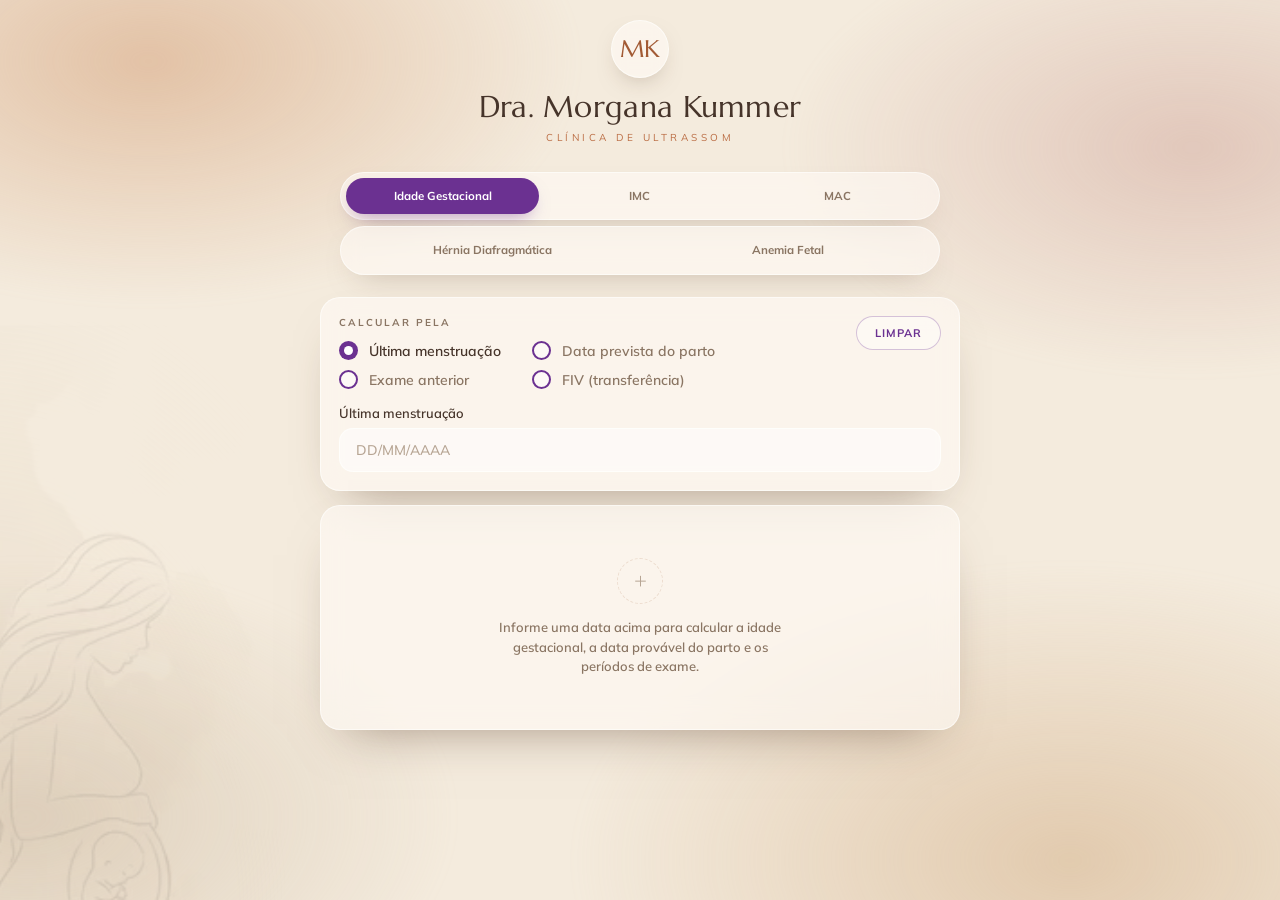
==== index.html @ 44528acb "Ajusta a aba de anemia ao protocolo da clinica Decisoes da Dra. Morgana sobre os tres pontos da aba " ====
<!DOCTYPE html>
<html lang="pt-BR">
<head>
<meta charset="UTF-8">
<meta name="viewport" content="width=device-width,initial-scale=1,maximum-scale=1,user-scalable=no">
<meta name="apple-mobile-web-app-capable" content="yes">
<meta name="apple-mobile-web-app-title" content="Calc Clínica">
<meta name="apple-mobile-web-app-status-bar-style" content="default">
<meta name="theme-color" content="#D4AF53">
<link rel="apple-touch-icon" href="[data-uri]">
<title>Calc Clínica — Dra. Morgana Kummer</title>
<link href="https://fonts.googleapis.com/css2?family=Marcellus&family=Mulish:wght@400;500;600;700;800&display=swap" rel="stylesheet">
<style>
*{box-sizing:border-box;margin:0;padding:0}
:root{
  --text:#46342a;--text2:#8a7563;--text3:#b7a594;
  --clay:#bb6e45;--clay2:#a25a34;
  --grad:linear-gradient(135deg,#cd8a5d,#b06038);
  --purple:#6B3191;--purple1:#6B3191;--purplet:rgba(107,49,145,.14);
  --glass:rgba(255,251,245,0.62);--glassb:rgba(255,255,255,0.55);
  --line:rgba(162,90,52,0.16);
  --serif:'Marcellus',Georgia,serif;--sans:'Mulish',-apple-system,sans-serif;
}
html,body{height:100%}
body{font-family:var(--sans);color:var(--text);padding:20px 14px 60px;position:relative;
  overflow-x:hidden;max-width:100vw;background:#f4ebdd;min-height:100vh}
.wash{position:fixed;inset:0;z-index:0;pointer-events:none;overflow:hidden}
.wash::before{content:"";position:absolute;inset:-10%;
  background:
    radial-gradient(40% 32% at 18% 14%,rgba(212,160,120,.55),transparent 70%),
    radial-gradient(38% 30% at 86% 22%,rgba(200,150,140,.42),transparent 70%),
    radial-gradient(45% 38% at 78% 88%,rgba(208,170,128,.5),transparent 72%),
    radial-gradient(40% 34% at 10% 84%,rgba(196,176,150,.45),transparent 70%);
  filter:blur(8px)}
.fig{position:fixed;left:-40px;bottom:-20px;width:min(42vw,420px);height:min(78vh,700px);z-index:0;
  background:url('[data-uri]') no-repeat left bottom/contain;opacity:.2;
  pointer-events:none;mix-blend-mode:multiply;
  -webkit-mask-image:radial-gradient(135% 118% at 4% 100%,#000 46%,transparent 80%);
  mask-image:radial-gradient(135% 118% at 4% 100%,#000 46%,transparent 80%)}
.inner{max-width:640px;margin:0 auto;position:relative;z-index:1}
.header{text-align:center;margin-bottom:28px}
.logo-img{max-width:240px;width:64%;display:block;margin:0 auto 6px;height:auto}
.mono{width:58px;height:58px;border-radius:50%;background:var(--glass);backdrop-filter:blur(8px);
  -webkit-backdrop-filter:blur(8px);border:1px solid var(--glassb);margin:0 auto 13px;
  display:flex;align-items:center;justify-content:center;font-family:var(--serif);font-size:24px;
  color:var(--clay2);box-shadow:0 10px 26px -14px rgba(80,50,30,.5)}
.bn{font-family:var(--serif);font-size:30px;color:var(--text);line-height:1.05;letter-spacing:.3px}
.bs{font-size:10px;color:var(--clay);letter-spacing:3.5px;text-transform:uppercase;margin-top:8px}
.tabs-wrap{display:flex;flex-direction:column;gap:6px;margin-bottom:22px;max-width:600px;margin-inline:auto}
.tabs{display:flex;gap:4px;padding:5px;border-radius:50px;
  background:var(--glass);backdrop-filter:blur(10px);-webkit-backdrop-filter:blur(10px);
  border:1px solid var(--glassb);box-shadow:0 12px 30px -18px rgba(80,50,30,.5)}
.tab{flex:1;padding:11px 4px;border:none;background:transparent;color:var(--text2);font-size:11.5px;
  border-radius:40px;cursor:pointer;font-family:var(--sans);font-weight:700;white-space:nowrap;transition:.2s;line-height:1.3;text-align:center}
.tab.on{background:var(--purple);color:#fff;box-shadow:0 8px 18px -8px rgba(107,49,145,.55)}
.nm{background:var(--glass);backdrop-filter:blur(14px);-webkit-backdrop-filter:blur(14px);
  border:1px solid var(--glassb);border-radius:20px;padding:18px;margin-bottom:14px;
  box-shadow:0 22px 50px -28px rgba(80,50,30,.55)}
.sec-title{font-family:var(--serif);font-size:19px;color:var(--text);margin-bottom:16px;letter-spacing:.3px}
.toprow{display:flex;justify-content:space-between;align-items:flex-start;flex-wrap:wrap;gap:14px}
.mini-label{font-size:10px;color:var(--text2);margin-bottom:12px;font-weight:700;letter-spacing:2px;text-transform:uppercase}
.radio-group{display:grid;grid-template-columns:1fr 1fr;gap:10px}
.radio-opt{display:flex;align-items:center;gap:11px;cursor:pointer;font-size:14px;color:var(--text2);font-weight:600}
.radio-opt input{display:none}
.radio-dot{width:19px;height:19px;border-radius:50%;background:rgba(255,255,255,.5);
  border:2px solid var(--purple);flex-shrink:0;display:flex;align-items:center;justify-content:center;transition:.2s}
.radio-dot::after{content:'';width:9px;height:9px;border-radius:50%;background:transparent;transition:.2s}
.radio-opt.sel{color:var(--text)}
.radio-opt.sel .radio-dot{border-color:transparent;background:var(--purple)}
.radio-opt.sel .radio-dot::after{background:#fff}
.frow{display:flex;flex-direction:column;margin-top:16px;gap:7px}
.frow label{font-size:13px;color:var(--text);font-weight:600}
.field{width:100%;padding:12px 16px;border-radius:14px;border:1px solid var(--glassb);
  background:rgba(255,255,255,.5);color:var(--text);font-size:14px;font-family:var(--sans);font-weight:600;
  outline:none;transition:.2s;box-sizing:border-box}
.field:focus{border-color:var(--clay);background:rgba(255,255,255,.75)}
.field::placeholder{color:var(--text3);font-weight:500}
.dual{display:flex;flex-direction:column;gap:10px;width:100%}
.dual .field{width:100%}
@media(min-width:600px){.dual{flex-direction:row}.dual .field{flex:1;width:auto}}
.btn-clear{padding:9px 18px;border:1px solid rgba(107,49,145,.28);border-radius:50px;background:rgba(255,255,255,.4);
  color:var(--purple1);font-size:11px;font-weight:700;cursor:pointer;font-family:var(--sans);
  letter-spacing:1px;text-transform:uppercase;transition:.15s}
.btn-clear:hover{background:rgba(107,49,145,.1)}
.res-grid{display:grid;grid-template-columns:1fr;gap:16px;width:100%;margin-top:16px}
@media(min-width:600px){.res-grid{grid-template-columns:1fr 1fr;width:calc(100% + 160px);margin-left:-80px}}
.res-list{display:flex;flex-direction:column;gap:2px}
.res-line{display:flex;justify-content:space-between;align-items:center;padding:11px 0;border-bottom:1px solid var(--line)}
.res-line .k{font-size:12px;color:var(--text2);font-weight:600}
.res-line .v{font-size:15px;font-weight:700;color:var(--text)}
.ig-feature{margin-top:16px;padding:18px;border-radius:18px;background:linear-gradient(135deg,#8B3FBD,#5a2080);
  box-shadow:0 14px 30px -14px rgba(107,49,145,.5);text-align:center}
.ig-feature .k{font-size:10px;letter-spacing:2px;text-transform:uppercase;color:rgba(255,255,255,.85);font-weight:700;margin-bottom:8px}
.ig-val{display:flex;align-items:baseline;justify-content:center;gap:5px}
.ig-n{font-family:var(--serif);font-size:42px;color:#fff;line-height:1}
.ig-u{font-size:13px;font-weight:700;color:rgba(255,255,255,.8);margin-right:6px}
.ex-table{width:100%;border-collapse:separate;border-spacing:0 7px}
.ex-table th{font-size:10px;color:var(--text2);text-align:left;padding:0 12px 2px;letter-spacing:1px;
  text-transform:uppercase;font-weight:700}
.ex-table th:nth-child(2),.ex-table th:nth-child(3),
.ex-row td:nth-child(2),.ex-row td:nth-child(3){text-align:center}
.ex-row td{padding:11px 12px;font-size:12.5px;color:var(--text);font-weight:600}
.ex-row{background:rgba(255,255,255,.45);border:1px solid var(--glassb);border-radius:13px}
.ex-row td:first-child{border-radius:13px 0 0 13px;border-left:1px solid var(--glassb)}
.ex-row td:last-child{border-radius:0 13px 13px 0}
.ex-row.now{background:var(--purple);border-color:transparent}
.ex-row.now td{color:#fff}
.ex-row.past{opacity:.4}
.bdg{display:inline-block;font-size:8px;font-weight:800;padding:3px 7px;border-radius:20px;margin-left:7px;
  background:rgba(255,255,255,.35);color:#fff;vertical-align:middle;letter-spacing:.8px;text-transform:uppercase}
.bdg.p{background:rgba(162,90,52,.1);color:var(--text2)}
.imc-box{text-align:center;padding:22px;border-radius:20px;margin-bottom:16px;background:linear-gradient(135deg,#8B3FBD,#5a2080);
  box-shadow:0 16px 34px -16px rgba(107,49,145,.5)}
.iv{font-family:var(--serif);font-size:54px;color:#fff;line-height:1}
.il{font-size:13px;color:rgba(255,255,255,.92);font-weight:700;margin-top:4px;letter-spacing:.5px}
.empty{text-align:center;padding:34px 24px;color:var(--text3)}
.empty .ec{width:46px;height:46px;border-radius:50%;border:1px dashed var(--line);margin:0 auto 14px;
  display:flex;align-items:center;justify-content:center;font-family:var(--serif);font-size:20px;color:var(--text3)}
.empty p{font-size:13px;font-weight:600;color:var(--text2);line-height:1.5;max-width:300px;margin:0 auto}
.hidden{display:none}
</style>
</head>
<body>
<div class="wash"></div>
<div class="fig"></div>
<div class="inner">

  <div class="header">
    <img class="logo-img" src="https://dramorgana.com.br/wp-content/uploads/2025/10/lgo-horiz.png"
         alt="Clínica de Ultrassom Dra. Morgana Kummer"
         onerror="this.style.display='none';document.getElementById('lf').style.display='block'">
    <div id="lf" style="display:none">
      <div class="mono">MK</div>
      <div class="bn">Dra. Morgana Kummer</div>
      <div class="bs">Clínica de Ultrassom</div>
    </div>
  </div>

  <div class="tabs-wrap">
    <div class="tabs">
      <button class="tab on" onclick="showTab('ig',this)">Idade Gestacional</button>
      <button class="tab" onclick="showTab('imc',this)">IMC</button>
      <button class="tab" onclick="showTab('mac',this)">MAC</button>
    </div>
    <div class="tabs">
      <button class="tab" onclick="showTab('hdc',this)">Hérnia Diafragmática</button>
      <button class="tab" onclick="showTab('mca',this)">Anemia Fetal</button>
    </div>
  </div>

  <!-- IG -->
  <div id="tab-ig">
    <div class="nm">
      <div class="toprow">
        <div>
          <div class="mini-label">Calcular pela</div>
          <div class="radio-group" id="method-group">
            <label class="radio-opt sel" onclick="setM('dum',this)"><div class="radio-dot"></div> Última menstruação</label>
            <label class="radio-opt" onclick="setM('dpp',this)"><div class="radio-dot"></div> Data prevista do parto</label>
            <label class="radio-opt" onclick="setM('exame',this)"><div class="radio-dot"></div> Exame anterior</label>
            <label class="radio-opt" onclick="setM('fiv',this)"><div class="radio-dot"></div> FIV (transferência)</label>
          </div>
        </div>
        <button class="btn-clear" onclick="limpar()">Limpar</button>
      </div>
      <div id="c-dum" class="frow">
        <label>Última menstruação</label>
        <input type="text" id="dum" class="field" placeholder="DD/MM/AAAA" maxlength="10" inputmode="numeric" oninput="mask(this);calc()">
      </div>
      <div id="c-dpp" class="frow hidden">
        <label>Data prevista do parto</label>
        <input type="text" id="dpp" class="field" placeholder="DD/MM/AAAA" maxlength="10" inputmode="numeric" oninput="mask(this);calc()">
      </div>
      <div id="c-exame" class="hidden">
        <div class="frow">
          <label>Data do exame</label>
          <input type="text" id="ex" class="field" placeholder="DD/MM/AAAA" maxlength="10" inputmode="numeric" oninput="mask(this);calc();if(this.value.length===10)document.getElementById('esem').focus()">
        </div>
        <div class="frow">
          <label>IG no exame</label>
          <div class="dual">
            <input type="number" id="esem" class="field" min="4" max="42" placeholder="Sem." oninput="calc();if(this.value.length>=2)document.getElementById('edias').focus()">
            <input type="number" id="edias" class="field" min="0" max="6" placeholder="Dias" oninput="calc()">
          </div>
        </div>
      </div>
      <div id="c-fiv" class="hidden">
        <div class="frow">
          <label>Data da transferência embrionária</label>
          <input type="text" id="fiv-data" class="field" placeholder="DD/MM/AAAA" maxlength="10" inputmode="numeric" oninput="mask(this);calc()">
        </div>
        <div class="frow">
          <div class="mini-label" style="margin-bottom:4px">Tipo de embrião</div>
          <div style="display:flex;gap:10px">
            <label class="radio-opt sel" id="fiv-d3-lbl" onclick="setFiv('d3',this)" style="flex:1;padding:11px 14px;background:rgba(255,255,255,.45);border:1px solid var(--glassb);border-radius:14px;margin:0"><div class="radio-dot"></div> D3</label>
            <label class="radio-opt" id="fiv-d5-lbl" onclick="setFiv('d5',this)" style="flex:1;padding:11px 14px;background:rgba(255,255,255,.45);border:1px solid var(--glassb);border-radius:14px;margin:0"><div class="radio-dot"></div> D5 (blastocisto)</label>
          </div>
        </div>
      </div>
    </div>

    <div id="empty" class="nm">
      <div class="empty">
        <div class="ec">+</div>
        <p>Informe uma data acima para calcular a idade gestacional, a data provável do parto e os períodos de exame.</p>
      </div>
    </div>

    <div id="res" class="res-grid hidden">
      <div class="nm">
        <div class="sec-title">Datas calculadas</div>
        <div class="res-list">
          <div class="res-line"><span class="k" id="r-dum-lbl">Última menstruação</span><span class="v" id="r-dum"></span></div>
          <div class="res-line" id="r-conc-row"><span class="k">Concepção provável</span><span class="v" id="r-conc"></span></div>
          <div class="res-line"><span class="k">Data provável do parto</span><span class="v" id="r-dpp"></span></div>
        </div>
        <div class="ig-feature">
          <div class="k">Idade gestacional</div>
          <span class="ig-val" id="r-ig"></span>
        </div>
      </div>
      <div class="nm">
        <div class="sec-title">Períodos para exames</div>
        <table class="ex-table">
          <thead><tr><th>Exame</th><th>De</th><th>Até</th></tr></thead>
          <tbody id="exlist"></tbody>
        </table>
      </div>
    </div>
  </div>

  <!-- IMC -->
  <div id="tab-imc" class="hidden">
    <div class="nm">
      <div class="sec-title">Dados da paciente</div>
      <div class="frow"><label>Peso (kg)</label><input type="number" id="peso" class="field" placeholder="68,5" step="0.1" oninput="calcI()"></div>
      <div class="frow"><label>Altura (cm)</label><input type="number" id="alt" class="field" placeholder="163" oninput="calcI()"></div>
    </div>
    <div id="iempty" class="nm">
      <div class="empty">
        <div class="ec">+</div>
        <p>Informe peso e altura para calcular o IMC e a classificação segundo a OMS.</p>
      </div>
    </div>
    <div class="nm hidden" id="ires">
      <div class="imc-box"><div class="iv" id="iv"></div><div class="il" id="il"></div></div>
    </div>
  </div>

  <!-- MAC (CPAM / CVR) -->
  <div id="tab-mac" class="hidden">
    <div class="nm">
      <div class="toprow">
        <div class="sec-title" style="margin-bottom:0">Medidas da lesão</div>
        <button class="btn-clear" onclick="limparMAC()">Limpar</button>
      </div>
      <div class="frow">
        <label>Dimensões da lesão (cm)</label>
        <div style="display:flex;gap:8px">
          <input type="number" id="mac-c" class="field" placeholder="Comp." step="0.1" oninput="calcMAC()" style="flex:1;min-width:0">
          <input type="number" id="mac-l" class="field" placeholder="Larg." step="0.1" oninput="calcMAC()" style="flex:1;min-width:0">
          <input type="number" id="mac-a" class="field" placeholder="Alt." step="0.1" oninput="calcMAC()" style="flex:1;min-width:0">
        </div>
      </div>
      <div class="frow"><label>Circunferência cefálica (cm)</label><input type="number" id="mac-cc" class="field" placeholder="ex: 22.0" step="0.1" oninput="calcMAC()"></div>
    </div>
    <div id="mac-empty" class="nm">
      <div class="empty">
        <div class="ec">+</div>
        <p>Informe as três dimensões da lesão e a CC para calcular o CVR.</p>
      </div>
    </div>
    <div id="mac-res" class="hidden">
      <div class="nm">
        <div class="res-list">
          <div class="res-line"><span class="k">Volume da lesão</span><span class="v" id="mac-vol"></span></div>
          <div class="res-line"><span class="k">Circunferência cefálica</span><span class="v" id="mac-cc-r"></span></div>
        </div>
        <div class="ig-feature" id="mac-box">
          <div class="k">CVR</div>
          <div class="ig-val"><span class="ig-n" id="mac-cvr-val"></span></div>
          <div style="font-size:12px;color:rgba(255,255,255,.85);margin-top:10px;font-weight:600;line-height:1.5" id="mac-interp"></div>
        </div>
      </div>
      <div class="nm" style="font-size:12px;color:var(--text2);line-height:1.7">
        <div style="font-weight:700;font-size:11px;letter-spacing:1.5px;text-transform:uppercase;margin-bottom:8px;color:var(--text3)">Referência — Crombleholme et al.</div>
        <div style="display:flex;flex-direction:column;gap:7px">
          <div style="display:flex;align-items:center;gap:10px;background:rgba(70,52,42,.08);border-radius:12px;padding:10px 12px">
            <span style="background:var(--text);color:#fff;font-size:10px;font-weight:800;padding:3px 8px;border-radius:20px;white-space:nowrap;flex-shrink:0">CVR &lt; 1,2</span>
            <span style="color:var(--text);font-weight:700;font-size:12.5px">Seguimento semanal</span>
          </div>
          <div style="display:flex;align-items:center;gap:10px;background:rgba(187,110,69,.12);border-radius:12px;padding:10px 12px">
            <span style="background:var(--clay);color:#fff;font-size:10px;font-weight:800;padding:3px 8px;border-radius:20px;white-space:nowrap;flex-shrink:0">CVR 1,2 – 1,6</span>
            <span style="color:var(--clay2);font-weight:700;font-size:12.5px">Seguimento 2×/semana</span>
          </div>
          <div style="display:flex;align-items:center;gap:10px;background:rgba(155,34,38,.1);border-radius:12px;padding:10px 12px">
            <span style="background:#9b2226;color:#fff;font-size:10px;font-weight:800;padding:3px 8px;border-radius:20px;white-space:nowrap;flex-shrink:0">CVR &gt; 1,6</span>
            <span style="color:#9b2226;font-weight:700;font-size:12.5px">Alto risco de hidropsia — 2-3×/semana</span>
          </div>
          <div style="display:flex;align-items:center;gap:10px;background:rgba(155,34,38,.1);border-radius:12px;padding:10px 12px">
            <span style="background:#9b2226;color:#fff;font-size:10px;font-weight:800;padding:3px 8px;border-radius:20px;white-space:nowrap;flex-shrink:0">Cisto dominante &gt;⅓</span>
            <span style="color:#9b2226;font-weight:700;font-size:12.5px">Alto risco independente do CVR</span>
          </div>
        </div>
      </div>
    </div>
  </div>

  <!-- Hérnia Diafragmática (LHR / o/e LHR) -->
  <div id="tab-hdc" class="hidden">
    <div class="nm">
      <div class="toprow">
        <div>
          <div class="mini-label">Lado da hérnia</div>
          <div class="radio-group" id="hdc-lado-group" style="grid-template-columns:1fr 1fr;max-width:260px">
            <label class="radio-opt sel" id="hdc-esq-lbl" onclick="setHdcLado('esq',this)"><div class="radio-dot"></div> Esquerda</label>
            <label class="radio-opt" id="hdc-dir-lbl" onclick="setHdcLado('dir',this)"><div class="radio-dot"></div> Direita</label>
          </div>
        </div>
        <button class="btn-clear" onclick="limparHDC()">Limpar</button>
      </div>
      <div class="frow"><label id="hdc-pulmao-label">Área do pulmão direito — tracing (mm²)</label><input type="number" id="hdc-area" class="field" placeholder="ex: 380" step="1" oninput="calcHDC()"></div>
      <div class="frow"><label>Circunferência cefálica (mm)</label><input type="number" id="hdc-cc" class="field" placeholder="ex: 195" step="1" oninput="calcHDC()"></div>
      <div class="frow"><label>Idade gestacional</label>
        <div class="dual">
          <input type="number" id="hdc-sem" class="field" min="16" max="36" placeholder="Sem." oninput="calcHDC();if(this.value.length>=2)document.getElementById('hdc-dias').focus()">
          <input type="number" id="hdc-dias" class="field" min="0" max="6" placeholder="Dias" oninput="calcHDC()">
        </div>
      </div>
    </div>
    <div id="hdc-empty" class="nm">
      <div class="empty">
        <div class="ec">+</div>
        <p>Informe a área pulmonar (tracing), a CC e a IG para calcular o LHR e o o/e LHR.</p>
      </div>
    </div>
    <div id="hdc-res" class="hidden">
      <div class="nm">
        <div class="res-list">
          <div class="res-line"><span class="k">Área pulmonar (tracing)</span><span class="v" id="hdc-area-r"></span></div>
          <div class="res-line"><span class="k">LHR observado</span><span class="v" id="hdc-lhr-obs"></span></div>
          <div class="res-line"><span class="k">LHR esperado (Jani)</span><span class="v" id="hdc-lhr-esp"></span></div>
        </div>
        <div class="ig-feature" id="hdc-box">
          <div class="k">o/e LHR</div>
          <div class="ig-val"><span class="ig-n" id="hdc-oe-val"></span><span class="ig-u">%</span></div>
          <div style="font-size:12px;color:rgba(255,255,255,.85);margin-top:10px;font-weight:600;line-height:1.5" id="hdc-interp"></div>
        </div>
      </div>
      <div class="nm" style="font-size:12px;color:var(--text2);line-height:1.7">
        <div style="font-weight:700;font-size:11px;letter-spacing:1.5px;text-transform:uppercase;margin-bottom:8px;color:var(--text3)">Referência — Jani et al. (Antenatal-CDH-Registry)</div>
        <div style="display:flex;flex-direction:column;gap:7px">
          <div style="display:flex;align-items:center;gap:10px;background:rgba(155,34,38,.1);border-radius:12px;padding:10px 12px">
            <span style="background:#9b2226;color:#fff;font-size:10px;font-weight:800;padding:3px 8px;border-radius:20px;white-space:nowrap;flex-shrink:0">o/e LHR &lt; 25%</span>
            <span style="color:#9b2226;font-weight:700;font-size:12.5px">Sobrevida extremamente baixa</span>
          </div>
          <div style="display:flex;align-items:center;gap:10px;background:rgba(155,34,38,.1);border-radius:12px;padding:10px 12px">
            <span style="background:#9b2226;color:#fff;font-size:10px;font-weight:800;padding:3px 8px;border-radius:20px;white-space:nowrap;flex-shrink:0">o/e LHR 25–35%</span>
            <span style="color:#9b2226;font-weight:700;font-size:12.5px">Prognóstico muito grave</span>
          </div>
          <div style="display:flex;align-items:center;gap:10px;background:rgba(187,110,69,.12);border-radius:12px;padding:10px 12px">
            <span style="background:var(--clay);color:#fff;font-size:10px;font-weight:800;padding:3px 8px;border-radius:20px;white-space:nowrap;flex-shrink:0">o/e LHR 35–45%</span>
            <span style="color:var(--clay2);font-weight:700;font-size:12.5px">Prognóstico grave</span>
          </div>
          <div style="display:flex;align-items:center;gap:10px;background:rgba(107,49,145,.1);border-radius:12px;padding:10px 12px">
            <span style="background:var(--purple);color:#fff;font-size:10px;font-weight:800;padding:3px 8px;border-radius:20px;white-space:nowrap;flex-shrink:0">o/e LHR 45–65%</span>
            <span style="color:var(--purple);font-weight:700;font-size:12.5px">Prognóstico moderado</span>
          </div>
          <div style="display:flex;align-items:center;gap:10px;background:rgba(56,102,65,.1);border-radius:12px;padding:10px 12px">
            <span style="background:#386641;color:#fff;font-size:10px;font-weight:800;padding:3px 8px;border-radius:20px;white-space:nowrap;flex-shrink:0">o/e LHR &gt; 65%</span>
            <span style="color:#386641;font-weight:700;font-size:12.5px">Prognóstico relativamente favorável</span>
          </div>
        </div>
        <div style="margin-top:10px;font-size:11px;color:var(--text3)">Fórmula: método tracing. GA em semanas.</div>
      </div>
    </div>
  </div>
  <!-- Anemia Fetal (MCA-PSV) -->
  <div id="tab-mca" class="hidden">
    <div class="nm">
      <div class="toprow">
        <div class="sec-title" style="margin-bottom:0">ACM — Pico de Velocidade Sistólica</div>
        <button class="btn-clear" onclick="limparMCA()">Limpar</button>
      </div>
      <div class="frow"><label>Idade gestacional</label>
        <div class="dual">
          <input type="number" id="mca-sem" class="field" min="16" max="41" placeholder="Sem." oninput="calcMCA();if(this.value.length>=2)document.getElementById('mca-dias').focus()">
          <input type="number" id="mca-dias" class="field" min="0" max="6" placeholder="Dias" oninput="calcMCA()">
        </div>
      </div>
      <div class="frow"><label>ACM-PVS observada (cm/s)</label><input type="number" id="mca-psv" class="field" placeholder="ex: 55.0" step="0.1" oninput="calcMCA()"></div>
      <div style="margin-top:12px;font-size:11.5px;color:var(--text2);background:rgba(180,106,26,.1);border:1px solid rgba(180,106,26,.25);border-radius:12px;padding:10px 12px;line-height:1.6">
        <strong>Vale para feto ainda não transfundido.</strong> Após a 1ª transfusão intrauterina o sangue fetal passa a ser adulto e o corte de 1,50 MoM perde desempenho — o seguimento pós-TIU é do centro de referência que realizou o procedimento.
      </div>
    </div>
    <div id="mca-empty" class="nm">
      <div class="empty">
        <div class="ec">+</div>
        <p id="mca-empty-msg">Informe a IG e o pico de velocidade sistólica da ACM para calcular o MoM.</p>
      </div>
    </div>
    <div id="mca-res" class="hidden">
      <div class="nm">
        <div class="res-list">
          <div class="res-line"><span class="k">ACM-PVS observada</span><span class="v" id="mca-psv-r"></span></div>
          <div class="res-line"><span class="k">PVS mediana esperada (IG)</span><span class="v" id="mca-med"></span></div>
          <div class="res-line"><span class="k">Hb mediana esperada (IG)</span><span class="v" id="mca-hbmed"></span></div>
          <div class="res-line"><span class="k">Hb fetal estimada</span><span class="v" id="mca-hb"></span></div>
          <div class="res-line"><span class="k">Hb estimada em MoM</span><span class="v" id="mca-hbmom"></span></div>
          <div class="res-line"><span class="k">Gravidade pela Hb (Mari)</span><span class="v" id="mca-grav"></span></div>
          <div class="res-line"><span class="k">Classificação pela PVS</span><span class="v" id="mca-classif"></span></div>
        </div>
        <div class="ig-feature" id="mca-box">
          <div class="k">MoM</div>
          <div class="ig-val"><span class="ig-n" id="mca-mom-val"></span></div>
          <div style="font-size:12px;color:rgba(255,255,255,.85);margin-top:10px;font-weight:600;line-height:1.5" id="mca-interp"></div>
        </div>
      </div>
      <div id="mca-aviso-ig" class="hidden nm" style="background:rgba(180,106,26,.12);border:1px solid rgba(180,106,26,.3);border-radius:16px;padding:14px 16px;font-size:12px;color:var(--clay);line-height:1.6">
        ⚠️ <strong>IG fora da faixa validada</strong> — o nomograma de Mari foi construído para 18–40 semanas. Fora dessa faixa a PVS mediana e a Hb mediana são <strong>extrapoladas</strong> e a estimativa serve apenas como orientação.
      </div>
      <div id="mca-aviso-extrap" class="hidden nm" style="background:rgba(155,34,38,.1);border:1px solid rgba(155,34,38,.3);border-radius:16px;padding:14px 16px;font-size:12px;color:#9b2226;line-height:1.6">
        ⚠️ <strong>PVS MoM acima do domínio da função cúbica</strong> — acima de 2,37 MoM a equação de Mari 2005 deixa de ser monotônica (volta a subir). A Hb estimada está travada no valor mínimo que a função produz e é apresentada como <strong>“≤”</strong>: a Hb real é igual ou menor. Nesta faixa, decidir pela cordocentese, não pela estimativa.
      </div>
      <div id="mca-aviso-35" class="hidden nm" style="background:rgba(180,106,26,.12);border:1px solid rgba(180,106,26,.3);border-radius:16px;padding:14px 16px;font-size:12px;color:var(--clay);line-height:1.6">
        ⚠️ <strong>Atenção — após 35 semanas</strong> a especificidade do ACM-PVS é reduzida e falsos positivos são mais frequentes. Interprete em conjunto com o contexto clínico e considere Doppler confirmatório.
      </div>
      <div id="mca-conduta" class="hidden nm" style="font-size:12px;color:var(--text2);line-height:1.7">
        <div style="font-weight:700;font-size:11px;letter-spacing:1.5px;text-transform:uppercase;margin-bottom:10px;color:var(--text3)">Conduta — FMF Barcelona / Fetalmed</div>
        <div id="mca-conduta-texto" style="display:flex;flex-direction:column;gap:8px"></div>
      </div>
      <div class="nm" style="font-size:12px;color:var(--text2);line-height:1.7">
        <div style="font-weight:700;font-size:11px;letter-spacing:1.5px;text-transform:uppercase;margin-bottom:8px;color:var(--text3)">Interpretação pela PVS — Mari et al.</div>
        <div style="display:flex;flex-direction:column;gap:7px">
          <div style="display:flex;align-items:center;gap:10px;background:rgba(56,102,65,.1);border-radius:12px;padding:10px 12px">
            <span style="background:#386641;color:#fff;font-size:10px;font-weight:800;padding:3px 8px;border-radius:20px;white-space:nowrap;flex-shrink:0">&lt; 1,00 MoM</span>
            <span style="color:#386641;font-weight:700;font-size:12.5px">Normal — PVS igual ou abaixo da mediana</span>
          </div>
          <div style="display:flex;align-items:center;gap:10px;background:rgba(56,102,65,.1);border-radius:12px;padding:10px 12px">
            <span style="background:#4f7a4a;color:#fff;font-size:10px;font-weight:800;padding:3px 8px;border-radius:20px;white-space:nowrap;flex-shrink:0">1,00 – 1,28 MoM</span>
            <span style="color:#386641;font-weight:700;font-size:12.5px">Normal — acima da mediana, ainda sem anemia. Valorizar a tendência entre exames</span>
          </div>
          <div style="display:flex;align-items:center;gap:10px;background:rgba(155,96,16,.1);border-radius:12px;padding:10px 12px">
            <span style="background:#9b6010;color:#fff;font-size:10px;font-weight:800;padding:3px 8px;border-radius:20px;white-space:nowrap;flex-shrink:0">1,29 – 1,49 MoM</span>
            <span style="color:#9b6010;font-weight:700;font-size:12.5px">Suspeita de anemia leve — acompanhamento seriado</span>
          </div>
          <div style="display:flex;align-items:center;gap:10px;background:rgba(155,34,38,.1);border-radius:12px;padding:10px 12px">
            <span style="background:#9b2226;color:#fff;font-size:10px;font-weight:800;padding:3px 8px;border-radius:20px;white-space:nowrap;flex-shrink:0">≥ 1,50 MoM</span>
            <span style="color:#9b2226;font-weight:700;font-size:12.5px">Suspeita de anemia moderada/grave — considerar cordocentese e possível transfusão intrauterina</span>
          </div>
        </div>
        <div style="font-weight:700;font-size:11px;letter-spacing:1.5px;text-transform:uppercase;margin:16px 0 8px;color:var(--text3)">Gravidade pela Hb — Mari et al.</div>
        <div style="display:flex;flex-direction:column;gap:7px">
          <div style="display:flex;align-items:center;gap:10px;background:rgba(56,102,65,.1);border-radius:12px;padding:10px 12px">
            <span style="background:#386641;color:#fff;font-size:10px;font-weight:800;padding:3px 8px;border-radius:20px;white-space:nowrap;flex-shrink:0">Hb &gt; 0,84 MoM</span>
            <span style="color:#386641;font-weight:700;font-size:12.5px">Sem anemia</span>
          </div>
          <div style="display:flex;align-items:center;gap:10px;background:rgba(155,96,16,.1);border-radius:12px;padding:10px 12px">
            <span style="background:#9b6010;color:#fff;font-size:10px;font-weight:800;padding:3px 8px;border-radius:20px;white-space:nowrap;flex-shrink:0">0,65 – 0,84 MoM</span>
            <span style="color:#9b6010;font-weight:700;font-size:12.5px">Anemia leve</span>
          </div>
          <div style="display:flex;align-items:center;gap:10px;background:rgba(180,106,26,.14);border-radius:12px;padding:10px 12px">
            <span style="background:#b4531a;color:#fff;font-size:10px;font-weight:800;padding:3px 8px;border-radius:20px;white-space:nowrap;flex-shrink:0">0,55 – 0,65 MoM</span>
            <span style="color:#b4531a;font-weight:700;font-size:12.5px">Anemia moderada</span>
          </div>
          <div style="display:flex;align-items:center;gap:10px;background:rgba(155,34,38,.1);border-radius:12px;padding:10px 12px">
            <span style="background:#9b2226;color:#fff;font-size:10px;font-weight:800;padding:3px 8px;border-radius:20px;white-space:nowrap;flex-shrink:0">≤ 0,55 MoM</span>
            <span style="color:#9b2226;font-weight:700;font-size:12.5px">Anemia grave — limiar de transfusão</span>
          </div>
        </div>
        <div style="margin-top:10px;font-size:11px;color:var(--text2);background:rgba(139,63,189,.07);border-radius:10px;padding:10px 12px;line-height:1.6">
          <strong>Por que as duas classificações podem divergir:</strong> a faixa da PVS (≥ 1,50 MoM) é calibrada para <em>sensibilidade</em> de 100% para anemia moderada/grave, aceitando falsos-positivos. Já a gravidade pela Hb é uma estimativa pontual da cúbica de Mari, que em 1,50 MoM devolve ≈ 0,67 MoM de Hb — bem no limite entre leve e moderada. Perto dos limiares (1,29 e 1,50 MoM) as duas linhas podem não coincidir: <strong>a conduta segue a PVS</strong>; a Hb estimada serve para dimensionar a gravidade e planejar a transfusão.
        </div>
        <div style="margin-top:10px;font-size:11px;color:var(--text3)">PVS mediana = e^(2,31 + 0,04643 × IG) — Mari <em>et al.</em>, N Engl J Med 2000 (reproduz a tabela do artigo, 18–40 sem., ±0,1 cm/s). Hb mediana por IG — Mari 2000. Hb estimada = Hb mediana × (0,6835 + 1,2794·MoM − 1,2885·MoM² + 0,2861·MoM³) — função cúbica de Mari, Ultrasound Obstet Gynecol 2005; válida para PVS MoM entre 0,63 e 2,37. Gravidade pela Hb (≤ 0,84 / 0,65 / 0,55 MoM) — Mari 2000/2005. Conduta — protocolos FMF Barcelona / Fetalmed. Estimativa indireta: a Hb real só é confirmada por cordocentese.</div>
      </div>
    </div>
  </div>

</div>
<script>
let curM='dum';
let curFiv='d3';
function setFiv(tipo,el){
  curFiv=tipo;
  document.getElementById('fiv-d3-lbl').classList.remove('sel');
  document.getElementById('fiv-d5-lbl').classList.remove('sel');
  el.classList.add('sel');
  calc();
}
function showTab(t,btn){
  ['ig','imc','mac','hdc','mca'].forEach(id=>document.getElementById('tab-'+id).classList.toggle('hidden',t!==id));
  document.querySelectorAll('.tab').forEach(b=>b.classList.remove('on'));
  btn.classList.add('on');
}

/* ── MCA-PSV / Anemia Fetal ── */
function calcMCA(){
  const sem=+document.getElementById('mca-sem').value||0,
        dias=+document.getElementById('mca-dias').value||0,
        psv=+document.getElementById('mca-psv').value;
  const res=document.getElementById('mca-res'),emp=document.getElementById('mca-empty'),
        msg=document.getElementById('mca-empty-msg');
  const esconder=t=>{
    msg.textContent=t;
    res.classList.add('hidden');
    document.getElementById('mca-conduta').classList.add('hidden');
    emp.classList.remove('hidden');
  };
  if(!sem||!psv||psv<=0) return esconder('Informe a IG e o pico de velocidade sistólica da ACM para calcular o MoM.');

  const GA=sem+(dias/7);
  // Faixa do nomograma de Mari 2000: 18–40 semanas. Aceitamos 16–41 com aviso;
  // fora disso não há mediana de PVS nem de Hb para extrapolar com segurança.
  if(GA<16||GA>41) return esconder('IG fora da faixa do nomograma (16–41 semanas). O ACM-PVS de Mari é validado entre 18 e 40 semanas.');

  const mediana=Math.exp(2.31+(0.04643*GA));
  const mom=psv/mediana;

  // Hb mediana fetal por IG (g/dL) — Mari 2000. 18–40 sem. são os valores publicados;
  // 16 e 17 sem. são extrapolações e disparam o aviso de IG.
  const HB_TABLE={16:10.0,17:10.4,18:10.6,19:10.9,20:11.1,21:11.4,22:11.6,23:11.8,
    24:12.0,25:12.1,26:12.3,27:12.4,28:12.6,29:12.7,30:12.8,31:12.9,
    32:13.1,33:13.2,34:13.3,35:13.4,36:13.5,37:13.5,38:13.6,39:13.6,40:13.7};
  const semClamp=Math.min(Math.max(GA,16),40);
  const semInt=Math.floor(semClamp), frac=semClamp-semInt;
  const hbLow=HB_TABLE[semInt], hbHigh=HB_TABLE[Math.min(semInt+1,40)]||hbLow;
  const hbMediana=hbLow+(hbHigh-hbLow)*frac;

  // Hb MoM estimada — função cúbica de Mari (Ultrasound Obstet Gynecol 2005):
  // Hb MoM = 0,6835 + 1,2794·M − 1,2885·M² + 0,2861·M³
  // A cúbica só é monotônica decrescente entre M = 0,6276 e M = 2,3748 (raízes da
  // derivada). Fora desse intervalo ela volta a subir e devolveria uma Hb MAIOR
  // para um feto MAIS anêmico — por isso o domínio é travado e o valor sai como "≤".
  const M_LO=0.6276, M_HI=2.3748;
  const cubica=m=>0.6835+(1.2794*m)-(1.2885*m*m)+(0.2861*m*m*m);
  const momCalc=Math.min(Math.max(mom,M_LO),M_HI);
  const foraDominio=mom>M_HI;
  const hbMoM=cubica(momCalc);
  const hbEst=Math.max(hbMoM*hbMediana,0);

  // Gravidade pela Hb — Mari et al.: anemia se Hb ≤ 0,84 MoM;
  // leve 0,65–0,84 · moderada 0,55–0,65 · grave ≤ 0,55 MoM.
  let grav='', gravColor='';
  if(hbMoM>0.84){ grav='Sem anemia'; gravColor='#386641'; }
  else if(hbMoM>0.65){ grav='Anemia leve'; gravColor='#9b6010'; }
  else if(hbMoM>0.55){ grav='Anemia moderada'; gravColor='#b4531a'; }
  else { grav='Anemia grave'; gravColor='#9b2226'; }
  if(foraDominio) grav='Anemia grave';

  // Classificação pela PVS (MoM) — Mari 2000:
  // < 1,29   → sem anemia (1,00 é a própria mediana esperada)
  // 1,29–1,49→ suspeita de anemia leve
  // ≥ 1,50   → suspeita de anemia moderada/grave (sensibilidade 100%)
  let classif='', classifColor='', interp='', bg='', condutas=[];
  if(mom<1.0){
    classif='Normal';
    classifColor='#386641';
    interp='Normal — PVS igual ou abaixo da mediana esperada';
    bg='linear-gradient(135deg,#8B3FBD,#5a2080)';
    condutas=[
      {txt:'Sem evidência de anemia fetal.', cor:'#386641'},
      {txt:'Manter seguimento habitual conforme indicação clínica (isoimunização, STFF, parvovírus B19).', cor:'var(--text2)'}
    ];
  } else if(mom<1.29){
    classif='Normal';
    classifColor='#386641';
    interp='Normal — acima da mediana, ainda sem anemia (MoM 1,00–1,28)';
    bg='linear-gradient(135deg,#4f7a4a,#2f4a2c)';
    condutas=[
      {txt:'Sem evidência de anemia fetal: em Mari et al. o limiar de anemia é 1,29 MoM — valores entre 1,00 e 1,28 são normais.', cor:'#386641'},
      {txt:'Valorizar a TENDÊNCIA: repetir conforme o risco de base (semanal na isoimunização com títulos em ascensão, STFF ou parvovírus recente).', cor:'var(--text2)'},
      {txt:'Sem indicação de procedimento invasivo.', cor:'var(--text2)'}
    ];
  } else if(mom<1.50){
    classif='Suspeita de anemia leve';
    classifColor='#9b6010';
    interp='Suspeita de anemia leve (MoM 1,29–1,49)';
    bg='linear-gradient(135deg,#9b6010,#6b3e08)';
    condutas=[
      {txt:'Acompanhamento seriado — repetir ACM-PVS em 24–48h ou no máximo em 1 semana.', cor:'var(--clay)'},
      {txt:'Avaliar contexto clínico: hidrops, STFF, isoimunização Rh com títulos em ascensão.', cor:'var(--text2)'},
      {txt:'Considerar cordocentese diagnóstica se tendência ascendente do MoM ou contexto de alto risco (FMF Barcelona).', cor:'var(--clay)'}
    ];
  } else {
    classif='Suspeita de anemia moderada/grave';
    classifColor='#9b2226';
    interp='Suspeita de anemia moderada/grave (MoM ≥ 1,50)';
    bg='linear-gradient(135deg,#9b2226,#6b1518)';
    condutas=[
      {txt:'⚠️ Considerar cordocentese diagnóstica e possível transfusão intrauterina (TIU) — referenciar a centro de medicina fetal.', cor:'#9b2226'},
      {txt:'O seguimento a partir da 1ª TIU fica com o centro que realizar o procedimento: os valores desta aba não se aplicam a feto já transfundido.', cor:'var(--clay)'},
      {txt:'Cordocentese + TIU se Hb fetal confirmada < 7 g/dL (Fetalmed), ≤ 0,55 MoM para a IG (anemia grave — Mari) ou < 2 DP abaixo da média para a IG (FMF Barcelona). Meta: elevar Hb para 10–14 g/dL.', cor:'#9b2226'},
      {txt:'Preparar banco de sangue: hemácias O negativo irradiadas e lavadas, hematócrito 75–85%.', cor:'var(--clay)'},
      {txt:'Avaliar maturidade pulmonar e via de parto se IG ≥ 34 semanas — pode ser preferível ao procedimento invasivo.', cor:'var(--text2)'},
      {txt:'Corticoterapia se IG 24–34 semanas e procedimento de urgência planejado.', cor:'var(--text2)'}
    ];
  }

  const pre=foraDominio?'≤ ':'';
  document.getElementById('mca-psv-r').textContent=psv.toFixed(1)+' cm/s';
  document.getElementById('mca-med').textContent=mediana.toFixed(1)+' cm/s  (1,50 MoM = '+(mediana*1.5).toFixed(1)+' cm/s)';
  document.getElementById('mca-hbmed').textContent=hbMediana.toFixed(1)+' g/dL';
  document.getElementById('mca-hb').innerHTML='<span style="color:'+gravColor+';font-weight:700">'+pre+hbEst.toFixed(1)+' g/dL</span>';
  document.getElementById('mca-hbmom').textContent=pre+hbMoM.toFixed(2)+' MoM';
  document.getElementById('mca-grav').innerHTML='<span style="color:'+gravColor+';font-weight:700">'+grav+'</span>';
  document.getElementById('mca-classif').innerHTML='<span style="color:'+classifColor+';font-weight:700">'+classif+'</span>';
  document.getElementById('mca-mom-val').textContent=mom.toFixed(2);
  document.getElementById('mca-interp').textContent=interp;
  document.getElementById('mca-box').style.background=bg;

  // Conduta
  const condDiv=document.getElementById('mca-conduta-texto');
  condDiv.innerHTML=condutas.map(c=>'<div style="padding:9px 12px;border-radius:10px;background:rgba(255,255,255,.45);border:1px solid var(--glassb);color:'+c.cor+';font-weight:600">'+c.txt+'</div>').join('');
  document.getElementById('mca-conduta').classList.remove('hidden');

  document.getElementById('mca-aviso-ig').classList.toggle('hidden', GA>=18&&GA<=40);
  document.getElementById('mca-aviso-extrap').classList.toggle('hidden', !foraDominio);
  document.getElementById('mca-aviso-35').classList.toggle('hidden', GA<35);
  res.classList.remove('hidden');emp.classList.add('hidden');
}
function limparMCA(){
  ['mca-sem','mca-dias','mca-psv'].forEach(id=>document.getElementById(id).value='');
  document.getElementById('mca-empty-msg').textContent='Informe a IG e o pico de velocidade sistólica da ACM para calcular o MoM.';
  document.getElementById('mca-res').classList.add('hidden');
  document.getElementById('mca-conduta').classList.add('hidden');
  document.getElementById('mca-aviso-ig').classList.add('hidden');
  document.getElementById('mca-aviso-extrap').classList.add('hidden');
  document.getElementById('mca-aviso-35').classList.add('hidden');
  document.getElementById('mca-empty').classList.remove('hidden');
}

/* ── MAC / CVR ── */
function calcMAC(){
  const c=+document.getElementById('mac-c').value,
        l=+document.getElementById('mac-l').value,
        a=+document.getElementById('mac-a').value,
        cc=+document.getElementById('mac-cc').value;
  const res=document.getElementById('mac-res'),emp=document.getElementById('mac-empty');
  if(!c||!l||!a||!cc){res.classList.add('hidden');emp.classList.remove('hidden');return;}
  const vol=c*l*a*0.52;
  const cvr=vol/cc;
  document.getElementById('mac-vol').textContent=vol.toFixed(2)+' cm³';
  document.getElementById('mac-cc-r').textContent=cc.toFixed(1)+' cm';
  document.getElementById('mac-cvr-val').textContent=cvr.toFixed(2);
  let interp='';
  if(cvr<1.2){interp='Baixo risco — seguimento semanal';}
  else if(cvr<=1.6){interp='Risco intermediário — seguimento 2×/semana';}
  else{interp='Alto risco de hidropsia — seguimento 2-3×/semana';}
  document.getElementById('mac-interp').textContent=interp;
  document.getElementById('mac-box').style.background='';
  res.classList.remove('hidden');emp.classList.add('hidden');
}
function limparMAC(){
  ['mac-c','mac-l','mac-a','mac-cc'].forEach(id=>document.getElementById(id).value='');
  document.getElementById('mac-res').classList.add('hidden');
  document.getElementById('mac-empty').classList.remove('hidden');
}

/* ── HDC / LHR ── */
let curHdcLado='esq';
function setHdcLado(lado,el){
  curHdcLado=lado;
  document.getElementById('hdc-esq-lbl').classList.toggle('sel',lado==='esq');
  document.getElementById('hdc-dir-lbl').classList.toggle('sel',lado==='dir');
  document.getElementById('hdc-pulmao-label').textContent=
    lado==='esq'?'Área do pulmão direito — tracing (mm²)':'Área do pulmão esquerdo — tracing (mm²)';
  calcHDC();
}
function calcHDC(){
  const area=+document.getElementById('hdc-area').value,
        cc=+document.getElementById('hdc-cc').value,
        sem=+document.getElementById('hdc-sem').value||0,
        dias=+document.getElementById('hdc-dias').value||0;
  const res=document.getElementById('hdc-res'),emp=document.getElementById('hdc-empty');
  if(!area||!cc||!sem){res.classList.add('hidden');emp.classList.remove('hidden');return;}
  const GA=sem+(dias/7);
  // LHR observado: área em mm², CC em mm → LHR = área/CC
  const lhrObs=area/cc;
  // LHR esperado (Jani, tracing method)
  // HDC esquerda → pulmão direito: -2.3271 + 0.27*GA - 0.0032*GA²
  // HDC direita  → pulmão esquerdo: -1.4994 + 0.1778*GA - 0.0021*GA²
  let lhrEsp;
  if(curHdcLado==='esq'){
    lhrEsp=-2.3271+(0.27*GA)-(0.0032*GA*GA);
  }else{
    lhrEsp=-1.4994+(0.1778*GA)-(0.0021*GA*GA);
  }
  if(lhrEsp<=0){res.classList.add('hidden');emp.classList.remove('hidden');return;}
  const oe=(lhrObs/lhrEsp)*100;
  document.getElementById('hdc-area-r').textContent=area+' mm²';
  document.getElementById('hdc-lhr-obs').textContent=lhrObs.toFixed(3);
  document.getElementById('hdc-lhr-esp').textContent=lhrEsp.toFixed(3);
  document.getElementById('hdc-oe-val').textContent=oe.toFixed(1);
  let interp='',bg='';
  if(oe<25){interp='Sobrevida extremamente baixa';bg='linear-gradient(135deg,#9b2226,#6b1518)';}
  else if(oe<35){interp='Prognóstico muito grave';bg='linear-gradient(135deg,#9b2226,#6b1518)';}
  else if(oe<45){interp='Prognóstico grave';bg='linear-gradient(135deg,#b46a1a,#7a4510)';}
  else if(oe<65){interp='Prognóstico moderado';bg='linear-gradient(135deg,#8B3FBD,#5a2080)';}
  else{interp='Prognóstico relativamente favorável';bg='linear-gradient(135deg,#386641,#2d5236)';}
  document.getElementById('hdc-interp').textContent=interp;
  document.getElementById('hdc-box').style.background=bg;
  res.classList.remove('hidden');emp.classList.add('hidden');
}
function limparHDC(){
  ['hdc-area','hdc-cc','hdc-sem','hdc-dias'].forEach(id=>document.getElementById(id).value='');
  document.getElementById('hdc-res').classList.add('hidden');
  document.getElementById('hdc-empty').classList.remove('hidden');
}
function setM(m,el){
  curM=m;
  document.querySelectorAll('#method-group .radio-opt').forEach(o=>o.classList.remove('sel'));
  el.classList.add('sel');
  document.getElementById('c-dum').classList.toggle('hidden',m!=='dum');
  document.getElementById('c-dpp').classList.toggle('hidden',m!=='dpp');
  document.getElementById('c-exame').classList.toggle('hidden',m!=='exame');
  document.getElementById('c-fiv').classList.toggle('hidden',m!=='fiv');
  calc();
}
function mask(el){
  let v=el.value.replace(/[^0-9]/g,'');
  if(v.length>2)v=v.slice(0,2)+'/'+v.slice(2);
  if(v.length>5)v=v.slice(0,5)+'/'+v.slice(5);
  el.value=v.slice(0,10);
}
function parseD(s){
  const p=(s||'').split('/');
  if(p.length!==3)return null;
  const d=+p[0],m=+p[1]-1,y=+p[2];
  if(isNaN(d)||isNaN(m)||isNaN(y)||y<1900||y>2100)return null;
  const dt=new Date(y,m,d);
  return(dt.getFullYear()===y&&dt.getMonth()===m&&dt.getDate()===d)?dt:null;
}
function fmt(d){return d.toLocaleDateString('pt-BR',{day:'2-digit',month:'2-digit',year:'numeric'});}
const EX=[
  {n:"Morfológico 1º tri",si:12,di:0,sf:13,df:5},
  {n:"Morfológico 2º tri",si:21,di:0,sf:24,df:0},
  {n:"Obstétrico 3º tri",si:28,di:0,sf:34,df:0}
];
function calc(){
  let dum=null;
  const hoje=new Date();hoje.setHours(0,0,0,0);
  if(curM==='dum'){
    dum=parseD(document.getElementById('dum').value);
    if(!dum){hideRes();return;}
  }else if(curM==='dpp'){
    const d=parseD(document.getElementById('dpp').value);
    if(!d){hideRes();return;}
    dum=new Date(+d-280*864e5);
  }else if(curM==='fiv'){
    const transf=parseD(document.getElementById('fiv-data').value);
    if(!transf){hideRes();return;}
    // D3: IG na transferência = 2s6d = 20 dias → DUM = transf - 20
    // D5: IG na transferência = 3s1d = 22 dias → DUM = transf - 22
    const offset=curFiv==='d3'?17:19;
    dum=new Date(+transf-offset*864e5);
  }else{
    const s=+document.getElementById('esem').value||0,
          d=+document.getElementById('edias').value||0;
    const ex=parseD(document.getElementById('ex').value);
    if(!ex||!s){hideRes();return;}
    dum=new Date(+ex-(s*7+d)*864e5);
  }
  if(!dum||isNaN(dum)){hideRes();return;}
  const dpp=new Date(+dum+280*864e5),
        conc=new Date(+dum+14*864e5),
        diff=Math.floor((hoje-dum)/864e5);
  // Labels dinâmicos
  if(curM==='fiv'){
    document.getElementById('r-dum-lbl').textContent='DUM equivalente';
    document.getElementById('r-conc-row').classList.add('hidden');
  }else{
    document.getElementById('r-dum-lbl').textContent='Última menstruação';
    document.getElementById('r-conc-row').classList.remove('hidden');
  }
  document.getElementById('r-dum').textContent=fmt(dum);
  document.getElementById('r-conc').textContent=fmt(conc);
  document.getElementById('r-dpp').textContent=fmt(dpp);
  document.getElementById('r-ig').innerHTML=
    '<span class="ig-n">'+Math.floor(diff/7)+'</span><span class="ig-u">sem</span> '+
    '<span class="ig-n">'+(diff%7)+'</span><span class="ig-u">d</span>';
  const tb=document.getElementById('exlist');tb.innerHTML='';
  EX.forEach(ex=>{
    const ini=new Date(+dum+(ex.si*7+ex.di)*864e5),
          fim=new Date(+dum+(ex.sf*7+ex.df)*864e5);
    const gone=hoje>fim,now=hoje>=ini&&hoje<=fim;
    const tr=document.createElement('tr');
    tr.className='ex-row'+(now?' now':gone?' past':'');
    const bdg=now?'<span class="bdg">Agora</span>':gone?'<span class="bdg p">Passou</span>':'';
    tr.innerHTML='<td>'+ex.n+bdg+'</td><td>'+fmt(ini)+'</td><td>'+fmt(fim)+'</td>';
    tb.appendChild(tr);
  });
  showRes();
}
function showRes(){
  document.getElementById('res').classList.remove('hidden');
  document.getElementById('empty').classList.add('hidden');
}
function hideRes(){
  document.getElementById('res').classList.add('hidden');
  document.getElementById('empty').classList.remove('hidden');
}
function limpar(){
  ['dum','dpp','ex','esem','edias','fiv-data'].forEach(id=>{const e=document.getElementById(id);if(e)e.value='';});
  hideRes();
}
const OMS=[
  {c:"Abaixo do peso",m:18.5},{c:"Peso normal",m:25},{c:"Sobrepeso",m:30},
  {c:"Obesidade grau I",m:35},{c:"Obesidade grau II",m:40},{c:"Obesidade grau III",m:999}
];
function calcI(){
  const p=+document.getElementById('peso').value,a=+document.getElementById('alt').value;
  const el=document.getElementById('ires'),em=document.getElementById('iempty');
  if(!p||!a||document.getElementById('alt').value.length<3){el.classList.add('hidden');em.classList.remove('hidden');return;}
  const imc=p/((a/100)**2);
  let cat=OMS[OMS.length-1];
  for(const r of OMS)if(imc<r.m){cat=r;break;}
  document.getElementById('iv').textContent=imc.toFixed(1).replace('.',',');
  document.getElementById('il').textContent=cat.c;
  el.classList.remove('hidden');
  em.classList.add('hidden');
}
</script>
</body>
</html>
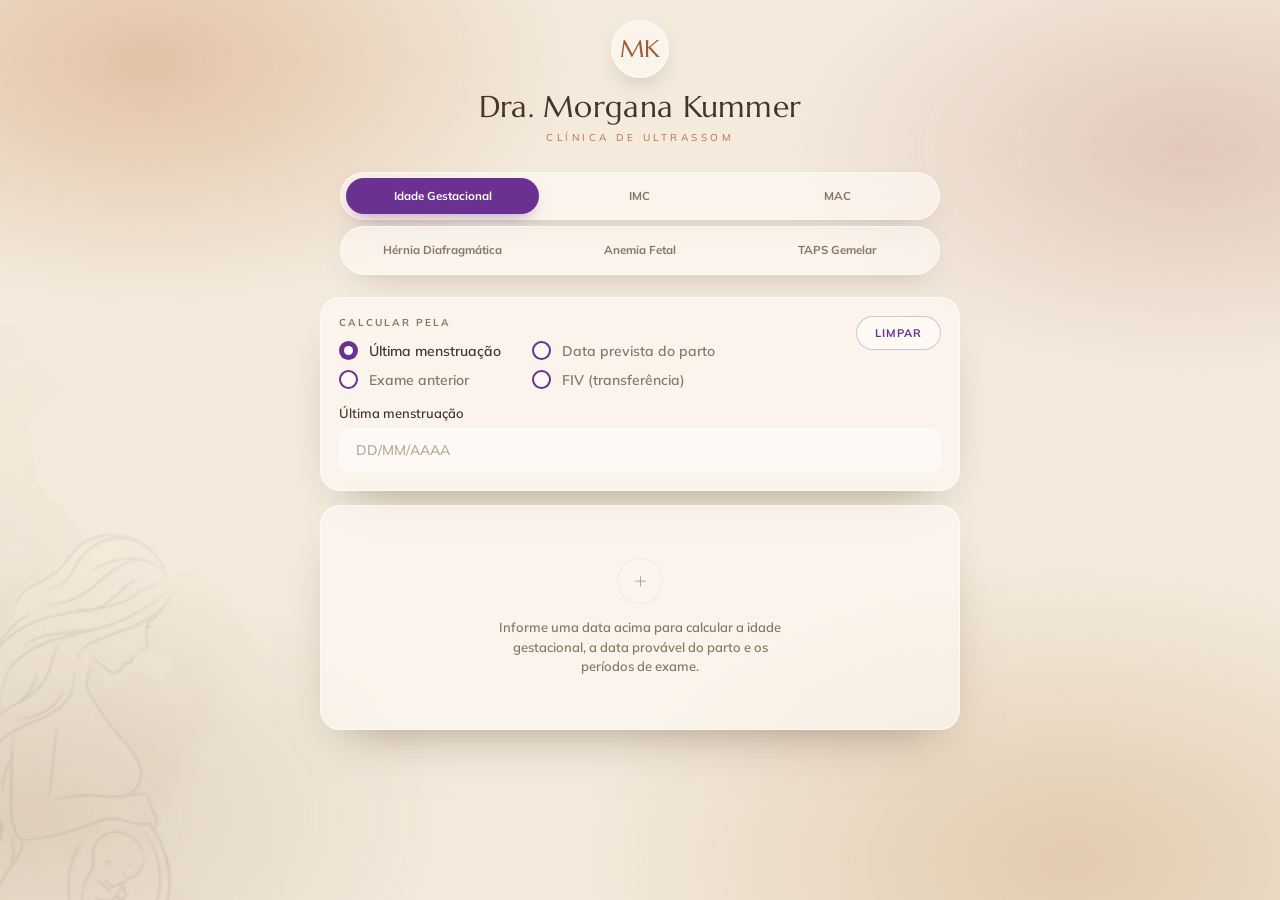
==== commit d57fe99e: "Adiciona aba de TAPS em gemelares monocoriônicos Nova aba ao lado de Anemia Fetal para classificar a" ====
--- a/index.html
+++ b/index.html
@@ -117,6 +117,21 @@
 .empty .ec{width:46px;height:46px;border-radius:50%;border:1px dashed var(--line);margin:0 auto 14px;
   display:flex;align-items:center;justify-content:center;font-family:var(--serif);font-size:20px;color:var(--text3)}
 .empty p{font-size:13px;font-weight:600;color:var(--text2);line-height:1.5;max-width:300px;margin:0 auto}
+.taps-grid{display:grid;grid-template-columns:1fr 1fr;gap:12px;margin-top:16px}
+.taps-grid .frow{margin-top:0}
+.chk-group{display:flex;flex-direction:column;gap:9px;margin-top:16px}
+.chk{display:flex;align-items:center;gap:10px;cursor:pointer;font-size:12.5px;color:var(--text2);
+  font-weight:600;line-height:1.4}
+.chk-box{width:19px;height:19px;border-radius:6px;background:rgba(255,255,255,.5);
+  border:2px solid var(--purple);flex-shrink:0;display:flex;align-items:center;justify-content:center;
+  transition:.2s;font-size:11px;font-weight:800;color:transparent}
+.chk.sel{color:var(--text)}
+.chk.sel .chk-box{background:var(--purple);border-color:transparent;color:#fff}
+.stage-card{background:rgba(255,255,255,.45);border:1px solid var(--glassb);border-radius:14px;padding:13px 14px}
+.stage-card .sc-h{font-size:10px;letter-spacing:1.5px;text-transform:uppercase;color:var(--text3);
+  font-weight:800;margin-bottom:8px}
+.stage-card .sc-v{font-size:14.5px;font-weight:800;line-height:1.35}
+.stage-card .sc-d{font-size:11.5px;color:var(--text2);font-weight:600;margin-top:5px;line-height:1.5}
 .hidden{display:none}
 </style>
 </head>
@@ -145,6 +160,7 @@
     <div class="tabs">
       <button class="tab" onclick="showTab('hdc',this)">Hérnia Diafragmática</button>
       <button class="tab" onclick="showTab('mca',this)">Anemia Fetal</button>
+      <button class="tab" onclick="showTab('taps',this)">TAPS Gemelar</button>
     </div>
   </div>
 
@@ -476,6 +492,125 @@
     </div>
   </div>
 
+  <!-- TAPS — Sequencia Anemia-Policitemia (gemelares monocorionicos) -->
+  <div id="tab-taps" class="hidden">
+    <div class="nm">
+      <div class="toprow">
+        <div class="sec-title" style="margin-bottom:0">TAPS &mdash; Anemia-Policitemia</div>
+        <button class="btn-clear" onclick="limparTAPS()">Limpar</button>
+      </div>
+      <div class="frow"><label>Idade gestacional</label>
+        <div class="dual">
+          <input type="number" id="taps-sem" class="field" min="16" max="41" placeholder="Sem." oninput="calcTAPS();if(this.value.length>=2)document.getElementById('taps-dias').focus()">
+          <input type="number" id="taps-dias" class="field" min="0" max="6" placeholder="Dias" oninput="calcTAPS()">
+        </div>
+      </div>
+      <div class="taps-grid">
+        <div class="frow"><label>ACM-PVS Feto 1 (cm/s)</label><input type="number" id="taps-a" class="field" placeholder="ex: 70.0" step="0.1" oninput="calcTAPS()"></div>
+        <div class="frow"><label>ACM-PVS Feto 2 (cm/s)</label><input type="number" id="taps-b" class="field" placeholder="ex: 28.0" step="0.1" oninput="calcTAPS()"></div>
+      </div>
+      <div class="chk-group">
+        <label class="chk" id="taps-c-stff" onclick="tapsChk(this)"><div class="chk-box">&#10003;</div> Sequ&ecirc;ncia oligo-polidr&acirc;mnio presente</label>
+        <label class="chk" id="taps-c-doppler" onclick="tapsChk(this)"><div class="chk-box">&#10003;</div> Doppler criticamente alterado no doador (DV, AU ou VU)</label>
+        <label class="chk" id="taps-c-hidropsia" onclick="tapsChk(this)"><div class="chk-box">&#10003;</div> Hidropsia do doador</label>
+        <label class="chk" id="taps-c-obito" onclick="tapsChk(this)"><div class="chk-box">&#10003;</div> &Oacute;bito de um ou ambos os fetos</label>
+      </div>
+      <div style="margin-top:14px;font-size:11.5px;color:var(--text2);background:rgba(180,106,26,.1);border:1px solid rgba(180,106,26,.25);border-radius:12px;padding:10px 12px;line-height:1.6">
+        <strong>Exclusivo de gemelares monocori&ocirc;nicos.</strong> Vale para fetos ainda n&atilde;o transfundidos &mdash; ap&oacute;s a 1&ordf; transfus&atilde;o intrauterina o corte de MoM perde desempenho. O rastreio do PVS-ACM nos dois fetos &eacute; recomendado em toda gesta&ccedil;&atilde;o monocori&ocirc;nica a partir de 20 semanas e obrigatoriamente ap&oacute;s laser por STFF.
+      </div>
+    </div>
+    <div id="taps-empty" class="nm">
+      <div class="empty">
+        <div class="ec">+</div>
+        <p id="taps-empty-msg">Informe a IG e o pico de velocidade sist&oacute;lica da ACM dos dois fetos.</p>
+      </div>
+    </div>
+    <div id="taps-res" class="hidden">
+      <div class="nm">
+        <div class="res-list">
+          <div class="res-line"><span class="k">PVS mediana esperada (IG)</span><span class="v" id="taps-med"></span></div>
+          <div class="res-line"><span class="k">Feto 1 &mdash; MoM</span><span class="v" id="taps-moma"></span></div>
+          <div class="res-line"><span class="k">Feto 2 &mdash; MoM</span><span class="v" id="taps-momb"></span></div>
+          <div class="res-line"><span class="k">Doador (an&ecirc;mico)</span><span class="v" id="taps-doador"></span></div>
+          <div class="res-line"><span class="k">Receptor (policit&ecirc;mico)</span><span class="v" id="taps-receptor"></span></div>
+        </div>
+        <div class="ig-feature" id="taps-box">
+          <div class="k">Delta MoM</div>
+          <div class="ig-val"><span class="ig-n" id="taps-delta-val"></span></div>
+          <div style="font-size:12px;color:rgba(255,255,255,.85);margin-top:10px;font-weight:600;line-height:1.5" id="taps-interp"></div>
+        </div>
+        <div class="taps-grid" style="margin-top:14px">
+          <div class="stage-card">
+            <div class="sc-h">Crit&eacute;rios de Leiden</div>
+            <div class="sc-v" id="taps-leiden"></div>
+            <div class="sc-d" id="taps-leiden-d"></div>
+          </div>
+          <div class="stage-card">
+            <div class="sc-h">Novos crit&eacute;rios (2019)</div>
+            <div class="sc-v" id="taps-novos"></div>
+            <div class="sc-d" id="taps-novos-d"></div>
+          </div>
+        </div>
+      </div>
+      <div id="taps-aviso-stff" class="hidden nm" style="background:rgba(155,34,38,.1);border:1px solid rgba(155,34,38,.3);border-radius:16px;padding:14px 16px;font-size:12px;color:#9b2226;line-height:1.6">
+        &#9888;&#65039; <strong>Discord&acirc;ncia de l&iacute;quido amni&oacute;tico marcada</strong> &mdash; a TAPS &eacute; definida pela discord&acirc;ncia de hemoglobina <strong>sem</strong> sequ&ecirc;ncia oligo-polidr&acirc;mnio. Com oligo-poli presente o quadro caracteriza <strong>STFF</strong>, que se estadia por <strong>Quintero</strong> &mdash; esta aba n&atilde;o se aplica isoladamente. As duas condi&ccedil;&otilde;es podem coexistir ap&oacute;s laser incompleto.
+      </div>
+      <div id="taps-aviso-ig" class="hidden nm" style="background:rgba(180,106,26,.12);border:1px solid rgba(180,106,26,.3);border-radius:16px;padding:14px 16px;font-size:12px;color:var(--clay);line-height:1.6">
+        &#9888;&#65039; <strong>IG fora da faixa validada</strong> &mdash; o nomograma de Mari foi constru&iacute;do para 18&ndash;40 semanas. Fora dessa faixa a PVS mediana &eacute; <strong>extrapolada</strong> e os MoM servem apenas como orienta&ccedil;&atilde;o.
+      </div>
+      <div id="taps-aviso-diverg" class="hidden nm" style="background:rgba(139,63,189,.08);border:1px solid rgba(107,49,145,.22);border-radius:16px;padding:14px 16px;font-size:12px;color:var(--text2);line-height:1.6">
+        <strong>Os dois sistemas divergiram.</strong> Leiden exige que <em>os dois</em> fetos cruzem limiares absolutos (doador alto <em>e</em> receptor baixo); os crit&eacute;rios de 2019 olham apenas a <em>diferen&ccedil;a</em> entre eles. Por isso o delta detecta casos em que um dos fetos ainda n&atilde;o cruzou seu limiar &mdash; foi justamente essa maior sensibilidade antenatal que motivou a proposta de Tollenaar. Na d&uacute;vida, prevalece o <strong>estadiamento mais alto</strong> e a repeti&ccedil;&atilde;o do exame.
+      </div>
+      <div id="taps-conduta" class="hidden nm" style="font-size:12px;color:var(--text2);line-height:1.7">
+        <div style="font-weight:700;font-size:11px;letter-spacing:1.5px;text-transform:uppercase;margin-bottom:10px;color:var(--text3)">Conduta &mdash; apoio &agrave; decis&atilde;o</div>
+        <div id="taps-conduta-texto" style="display:flex;flex-direction:column;gap:8px"></div>
+      </div>
+      <div class="nm" style="font-size:12px;color:var(--text2);line-height:1.7">
+        <div style="font-weight:700;font-size:11px;letter-spacing:1.5px;text-transform:uppercase;margin-bottom:8px;color:var(--text3)">Crit&eacute;rios de Leiden &mdash; Slaghekke 2010</div>
+        <div style="display:flex;flex-direction:column;gap:7px">
+          <div style="display:flex;align-items:center;gap:10px;background:rgba(155,96,16,.1);border-radius:12px;padding:10px 12px">
+            <span style="background:#9b6010;color:#fff;font-size:10px;font-weight:800;padding:3px 8px;border-radius:20px;white-space:nowrap;flex-shrink:0">Est&aacute;gio 1</span>
+            <span style="color:#9b6010;font-weight:700;font-size:12.5px">Doador &gt; 1,50 MoM <em>e</em> receptor &lt; 1,00 MoM</span>
+          </div>
+          <div style="display:flex;align-items:center;gap:10px;background:rgba(180,106,26,.14);border-radius:12px;padding:10px 12px">
+            <span style="background:#b4531a;color:#fff;font-size:10px;font-weight:800;padding:3px 8px;border-radius:20px;white-space:nowrap;flex-shrink:0">Est&aacute;gio 2</span>
+            <span style="color:#b4531a;font-weight:700;font-size:12.5px">Doador &gt; 1,70 MoM <em>e</em> receptor &lt; 0,80 MoM</span>
+          </div>
+        </div>
+        <div style="font-weight:700;font-size:11px;letter-spacing:1.5px;text-transform:uppercase;margin:16px 0 8px;color:var(--text3)">Novos crit&eacute;rios &mdash; Tollenaar 2019</div>
+        <div style="display:flex;flex-direction:column;gap:7px">
+          <div style="display:flex;align-items:center;gap:10px;background:rgba(155,96,16,.1);border-radius:12px;padding:10px 12px">
+            <span style="background:#9b6010;color:#fff;font-size:10px;font-weight:800;padding:3px 8px;border-radius:20px;white-space:nowrap;flex-shrink:0">Est&aacute;gio 1</span>
+            <span style="color:#9b6010;font-weight:700;font-size:12.5px">Delta MoM &gt; 0,50 entre os dois fetos</span>
+          </div>
+          <div style="display:flex;align-items:center;gap:10px;background:rgba(180,106,26,.14);border-radius:12px;padding:10px 12px">
+            <span style="background:#b4531a;color:#fff;font-size:10px;font-weight:800;padding:3px 8px;border-radius:20px;white-space:nowrap;flex-shrink:0">Est&aacute;gio 2</span>
+            <span style="color:#b4531a;font-weight:700;font-size:12.5px">Delta MoM &gt; 0,70 entre os dois fetos</span>
+          </div>
+        </div>
+        <div style="font-weight:700;font-size:11px;letter-spacing:1.5px;text-transform:uppercase;margin:16px 0 8px;color:var(--text3)">Est&aacute;gios 3 a 5 &mdash; comuns aos dois sistemas</div>
+        <div style="display:flex;flex-direction:column;gap:7px">
+          <div style="display:flex;align-items:center;gap:10px;background:rgba(155,34,38,.1);border-radius:12px;padding:10px 12px">
+            <span style="background:#9b2226;color:#fff;font-size:10px;font-weight:800;padding:3px 8px;border-radius:20px;white-space:nowrap;flex-shrink:0">Est&aacute;gio 3</span>
+            <span style="color:#9b2226;font-weight:700;font-size:12.5px">Crit&eacute;rios de 1 ou 2 + Doppler criticamente alterado no doador (di&aacute;stole zero/reversa na AU, fluxo pulsátil na VU, IP aumentado ou onda A reversa no DV)</span>
+          </div>
+          <div style="display:flex;align-items:center;gap:10px;background:rgba(155,34,38,.1);border-radius:12px;padding:10px 12px">
+            <span style="background:#9b2226;color:#fff;font-size:10px;font-weight:800;padding:3px 8px;border-radius:20px;white-space:nowrap;flex-shrink:0">Est&aacute;gio 4</span>
+            <span style="color:#9b2226;font-weight:700;font-size:12.5px">Hidropsia do doador</span>
+          </div>
+          <div style="display:flex;align-items:center;gap:10px;background:rgba(107,21,24,.12);border-radius:12px;padding:10px 12px">
+            <span style="background:#6b1518;color:#fff;font-size:10px;font-weight:800;padding:3px 8px;border-radius:20px;white-space:nowrap;flex-shrink:0">Est&aacute;gio 5</span>
+            <span style="color:#6b1518;font-weight:700;font-size:12.5px">&Oacute;bito intrauterino de um ou ambos os fetos</span>
+          </div>
+        </div>
+        <div style="margin-top:12px;font-size:11px;color:var(--text2);background:rgba(139,63,189,.07);border-radius:10px;padding:10px 12px;line-height:1.6">
+          <strong>TAPS &times; STFF:</strong> ambas ocorrem em monocori&ocirc;nicos, mas a TAPS resulta de anastomoses <em>muito finas</em> (&lt; 1 mm) e cursa com discord&acirc;ncia de hemoglobina <strong>sem</strong> a sequ&ecirc;ncia oligo-polidr&acirc;mnio. Pode ser espont&acirc;nea (3&ndash;5% das monocori&ocirc;nicas) ou p&oacute;s-laser, por anastomoses residuais &mdash; da&iacute; o rastreio obrigat&oacute;rio do PVS-ACM ap&oacute;s o tratamento da STFF.
+        </div>
+        <div style="margin-top:10px;font-size:11px;color:var(--text3)">PVS mediana = e^(2,31 + 0,04643 &times; IG) &mdash; Mari <em>et al.</em>, N Engl J Med 2000; Klaritsch <em>et al.</em> (Ultrasound Obstet Gynecol 2009) mostraram que as faixas de refer&ecirc;ncia em monocori&ocirc;nicos s&atilde;o sobrepon&iacute;veis &agrave;s de feto &uacute;nico, e &eacute; sobre essa mediana que os dois sistemas definem o MoM. Estadiamento por Leiden &mdash; Slaghekke <em>et al.</em>, Fetal Diagn Ther 2010;27:181-90; delta de MoM &mdash; Tollenaar <em>et al.</em>, Ultrasound Obstet Gynecol 2019;53:788-93. Ferramenta de apoio: n&atilde;o substitui a avalia&ccedil;&atilde;o individualizada nem o julgamento cl&iacute;nico.</div>
+      </div>
+    </div>
+  </div>
+
 </div>
 <script>
 let curM='dum';
@@ -488,7 +623,7 @@
   calc();
 }
 function showTab(t,btn){
-  ['ig','imc','mac','hdc','mca'].forEach(id=>document.getElementById('tab-'+id).classList.toggle('hidden',t!==id));
+  ['ig','imc','mac','hdc','mca','taps'].forEach(id=>document.getElementById('tab-'+id).classList.toggle('hidden',t!==id));
   document.querySelectorAll('.tab').forEach(b=>b.classList.remove('on'));
   btn.classList.add('on');
 }
@@ -627,6 +762,147 @@
   document.getElementById('mca-aviso-extrap').classList.add('hidden');
   document.getElementById('mca-aviso-35').classList.add('hidden');
   document.getElementById('mca-empty').classList.remove('hidden');
+}
+
+/* ── TAPS / Sequencia anemia-policitemia ── */
+function tapsChk(el){ el.classList.toggle('sel'); calcTAPS(); }
+function tapsOn(id){ return document.getElementById(id).classList.contains('sel'); }
+
+function calcTAPS(){
+  const sem=+document.getElementById('taps-sem').value||0,
+        dias=+document.getElementById('taps-dias').value||0,
+        pa=+document.getElementById('taps-a').value,
+        pb=+document.getElementById('taps-b').value;
+  const res=document.getElementById('taps-res'),emp=document.getElementById('taps-empty'),
+        msg=document.getElementById('taps-empty-msg');
+  const esconder=t=>{
+    msg.textContent=t;
+    res.classList.add('hidden');
+    document.getElementById('taps-conduta').classList.add('hidden');
+    emp.classList.remove('hidden');
+  };
+  if(!sem||!pa||!pb||pa<=0||pb<=0) return esconder('Informe a IG e o pico de velocidade sist\u00f3lica da ACM dos dois fetos.');
+
+  const GA=sem+(dias/7);
+  if(GA<16||GA>41) return esconder('IG fora da faixa do nomograma (16\u201341 semanas). O ACM-PVS de Mari \u00e9 validado entre 18 e 40 semanas.');
+
+  // Mediana do PVS-ACM por IG \u2014 mesma curva de Mari usada na aba de Anemia Fetal.
+  // Klaritsch mostrou que as faixas em monocori\u00f4nicos s\u00e3o sobrepon\u00edveis \u00e0s de feto \u00fanico,
+  // e \u00e9 sobre essa mediana que Leiden e Tollenaar definem o MoM de cada gemelar.
+  const mediana=Math.exp(2.31+(0.04643*GA));
+  const momA=pa/mediana, momB=pb/mediana;
+
+  // Doador = maior PVS (an\u00eamico) \u00b7 Receptor = menor PVS (policit\u00eamico)
+  const doadorA=momA>=momB;
+  const momD=doadorA?momA:momB, momR=doadorA?momB:momA;
+  const delta=momD-momR;
+
+  const stff=tapsOn('taps-c-stff'), dopp=tapsOn('taps-c-doppler'),
+        hidr=tapsOn('taps-c-hidropsia'), obito=tapsOn('taps-c-obito');
+
+  // Estadiamento. Leiden (Slaghekke 2010) usa os MoM absolutos dos dois fetos;
+  // os novos crit\u00e9rios (Tollenaar 2019) usam o delta de MoM entre eles.
+  // Est\u00e1gios 3 a 5 s\u00e3o comuns aos dois e t\u00eam preced\u00eancia: 5 > 4 > 3 > 2 > 1.
+  const estadiar=(b1,b2,d1,d2)=>{
+    if(!b1&&!b2) return {n:0,txt:'N\u00e3o preenche crit\u00e9rios',cor:'#386641',
+      det:'A discord\u00e2ncia do PVS-ACM n\u00e3o atinge o limiar deste sistema.'
+        +((dopp||hidr||obito)?' Os achados marcados acima s\u00f3 estadiam a TAPS quando os crit\u00e9rios de PVS-ACM s\u00e3o preenchidos \u2014 investigar outra causa.':'')};
+    if(obito) return {n:5,txt:'Est\u00e1gio 5',cor:'#6b1518',det:'\u00d3bito de um ou ambos os fetos.'};
+    if(hidr)  return {n:4,txt:'Est\u00e1gio 4',cor:'#9b2226',det:'Hidropsia do doador.'};
+    if(dopp)  return {n:3,txt:'Est\u00e1gio 3',cor:'#9b2226',det:'Doppler criticamente alterado no doador.'};
+    if(b2)    return {n:2,txt:'Est\u00e1gio 2',cor:'#b4531a',det:d2};
+    return {n:1,txt:'Est\u00e1gio 1',cor:'#9b6010',det:d1};
+  };
+  const leiden=estadiar(momD>1.5&&momR<1.0, momD>1.7&&momR<0.8,
+    'Doador > 1,50 MoM e receptor < 1,00 MoM.',
+    'Doador > 1,70 MoM e receptor < 0,80 MoM.');
+  const novos=estadiar(delta>0.5, delta>0.7,
+    'Delta MoM > 0,50.',
+    'Delta MoM > 0,70.');
+
+  const est=Math.max(leiden.n,novos.n);
+  let interp='', bg='', condutas=[];
+  if(est===0){
+    interp='Sem crit\u00e9rios de TAPS por nenhum dos dois sistemas';
+    bg='linear-gradient(135deg,#4f7a4a,#2f4a2c)';
+    condutas=[
+      {txt:'Sem evid\u00eancia de TAPS no momento.', cor:'#386641'},
+      {txt:'Manter rastreio do PVS-ACM nos DOIS fetos a cada 2 semanas a partir de 20 semanas em toda gesta\u00e7\u00e3o monocori\u00f4nica \u2014 e seriado ap\u00f3s laser por STFF, pela possibilidade de anastomoses residuais.', cor:'var(--text2)'},
+      {txt:'Valorizar a TEND\u00caNCIA do delta entre exames: um delta em ascens\u00e3o antecede o cruzamento do limiar.', cor:'var(--text2)'}
+    ];
+  } else if(est===1){
+    interp='TAPS est\u00e1gio 1 \u2014 discord\u00e2ncia inicial do PVS-ACM';
+    bg='linear-gradient(135deg,#9b6010,#6b3e08)';
+    condutas=[
+      {txt:'Repetir o PVS-ACM dos dois fetos em 1 semana (ou antes, se o contexto for p\u00f3s-laser ou houver tend\u00eancia ascendente).', cor:'var(--clay)'},
+      {txt:'Referenciar a centro de medicina fetal para confirma\u00e7\u00e3o e defini\u00e7\u00e3o de seguimento.', cor:'var(--clay)'},
+      {txt:'Investigar a etiologia: TAPS espont\u00e2nea ou p\u00f3s-laser por anastomoses residuais \u2014 a conduta e o progn\u00f3stico diferem.', cor:'var(--text2)'},
+      {txt:'Conduta expectante com vigil\u00e2ncia \u00e9 aceit\u00e1vel no est\u00e1gio 1, especialmente em IG avan\u00e7ada.', cor:'var(--text2)'}
+    ];
+  } else if(est===2){
+    interp='TAPS est\u00e1gio 2 \u2014 discord\u00e2ncia acentuada do PVS-ACM';
+    bg='linear-gradient(135deg,#b4531a,#7a3610)';
+    condutas=[
+      {txt:'\u26a0\ufe0f Referenciar a centro terci\u00e1rio de medicina fetal com cirurgia fetal dispon\u00edvel.', cor:'#b4531a'},
+      {txt:'Op\u00e7\u00f5es discutidas caso a caso: laser fetosc\u00f3pico das anastomoses (\u00fanico tratamento que trata a causa, preferencial antes de ~28 semanas), transfus\u00e3o intrauterina no doador \u00b1 transfus\u00e3o parcial de troca no receptor (medida-ponte), parto em IG avan\u00e7ada ou conduta expectante em casos selecionados.', cor:'var(--clay)'},
+      {txt:'Vigil\u00e2ncia semanal com PVS-ACM dos dois fetos, Doppler completo e pesquisa de hidropsia enquanto a conduta \u00e9 definida.', cor:'var(--clay)'},
+      {txt:'Corticoterapia para matura\u00e7\u00e3o pulmonar se IG 24\u201334 semanas e parto ou procedimento poss\u00edveis em curto prazo.', cor:'var(--text2)'}
+    ];
+  } else if(est===3||est===4){
+    interp=(est===4?'TAPS est\u00e1gio 4 \u2014 hidropsia do doador':'TAPS est\u00e1gio 3 \u2014 compromisso cardiovascular do doador');
+    bg='linear-gradient(135deg,#9b2226,#6b1518)';
+    condutas=[
+      {txt:'\u26a0\ufe0f Encaminhamento URGENTE a centro terci\u00e1rio de medicina fetal \u2014 risco elevado de \u00f3bito intrauterino.', cor:'#9b2226'},
+      {txt:'Interven\u00e7\u00e3o em discuss\u00e3o imediata: laser fetosc\u00f3pico, transfus\u00e3o intrauterina de resgate ou parto, conforme IG, viabilidade e condi\u00e7\u00f5es t\u00e9cnicas.', cor:'#9b2226'},
+      {txt:'Corticoterapia se IG 24\u201334 semanas; avaliar neuroprote\u00e7\u00e3o com sulfato de magn\u00e9sio se parto iminente abaixo de 32 semanas.', cor:'var(--clay)'},
+      {txt:'Preparar banco de sangue se TIU considerada: hem\u00e1cias O negativo irradiadas e lavadas, hemat\u00f3crito 75\u201385%.', cor:'var(--clay)'}
+    ];
+  } else {
+    interp='TAPS est\u00e1gio 5 \u2014 \u00f3bito de um ou ambos os fetos';
+    bg='linear-gradient(135deg,#6b1518,#3d0c0e)';
+    condutas=[
+      {txt:'\u26a0\ufe0f Conduta em centro terci\u00e1rio. Ap\u00f3s o \u00f3bito de um gemelar monocori\u00f4nico h\u00e1 risco de exsangu\u00ednea\u00e7\u00e3o aguda do sobrevivente para o feto morto.', cor:'#9b2226'},
+      {txt:'Avaliar o sobrevivente: PVS-ACM (anemia aguda) e Doppler completo nas horas/dias seguintes.', cor:'#9b2226'},
+      {txt:'Resson\u00e2ncia magn\u00e9tica fetal 3\u20134 semanas ap\u00f3s o evento para rastreio de les\u00e3o neurol\u00f3gica isqu\u00eamica.', cor:'var(--clay)'},
+      {txt:'Parto imediato costuma N\u00c3O beneficiar o sobrevivente \u2014 a les\u00e3o, quando ocorre, \u00e9 concomitante ao \u00f3bito. Individualizar conforme IG.', cor:'var(--text2)'},
+      {txt:'Acolhimento e suporte ao luto perinatal; planejar seguimento neurol\u00f3gico p\u00f3s-natal.', cor:'var(--text2)'}
+    ];
+  }
+
+  const fmt=v=>v.toFixed(2).replace('.',',');
+  document.getElementById('taps-med').textContent=mediana.toFixed(1)+' cm/s  (1,50 MoM = '+(mediana*1.5).toFixed(1)+' cm/s)';
+  document.getElementById('taps-moma').textContent=fmt(momA)+' MoM  ('+pa.toFixed(1)+' cm/s)';
+  document.getElementById('taps-momb').textContent=fmt(momB)+' MoM  ('+pb.toFixed(1)+' cm/s)';
+  document.getElementById('taps-doador').innerHTML='<span style="color:#9b2226;font-weight:700">Feto '+(doadorA?'1':'2')+' \u2014 '+fmt(momD)+' MoM</span>';
+  document.getElementById('taps-receptor').innerHTML='<span style="color:#6B3191;font-weight:700">Feto '+(doadorA?'2':'1')+' \u2014 '+fmt(momR)+' MoM</span>';
+  document.getElementById('taps-delta-val').textContent=fmt(delta);
+  document.getElementById('taps-interp').textContent=interp;
+  document.getElementById('taps-box').style.background=bg;
+
+  document.getElementById('taps-leiden').innerHTML='<span style="color:'+leiden.cor+'">'+leiden.txt+'</span>';
+  document.getElementById('taps-leiden-d').textContent=leiden.det;
+  document.getElementById('taps-novos').innerHTML='<span style="color:'+novos.cor+'">'+novos.txt+'</span>';
+  document.getElementById('taps-novos-d').textContent=novos.det;
+
+  const condDiv=document.getElementById('taps-conduta-texto');
+  condDiv.innerHTML=condutas.map(c=>'<div style="padding:9px 12px;border-radius:10px;background:rgba(255,255,255,.45);border:1px solid var(--glassb);color:'+c.cor+';font-weight:600">'+c.txt+'</div>').join('');
+  document.getElementById('taps-conduta').classList.remove('hidden');
+
+  document.getElementById('taps-aviso-stff').classList.toggle('hidden', !stff);
+  document.getElementById('taps-aviso-ig').classList.toggle('hidden', GA>=18&&GA<=40);
+  document.getElementById('taps-aviso-diverg').classList.toggle('hidden', leiden.n===novos.n);
+  res.classList.remove('hidden');emp.classList.add('hidden');
+}
+function limparTAPS(){
+  ['taps-sem','taps-dias','taps-a','taps-b'].forEach(id=>document.getElementById(id).value='');
+  ['taps-c-stff','taps-c-doppler','taps-c-hidropsia','taps-c-obito']
+    .forEach(id=>document.getElementById(id).classList.remove('sel'));
+  document.getElementById('taps-empty-msg').textContent='Informe a IG e o pico de velocidade sist\u00f3lica da ACM dos dois fetos.';
+  document.getElementById('taps-res').classList.add('hidden');
+  document.getElementById('taps-conduta').classList.add('hidden');
+  ['taps-aviso-stff','taps-aviso-ig','taps-aviso-diverg']
+    .forEach(id=>document.getElementById(id).classList.add('hidden'));
+  document.getElementById('taps-empty').classList.remove('hidden');
 }
 
 /* ── MAC / CVR ── */
